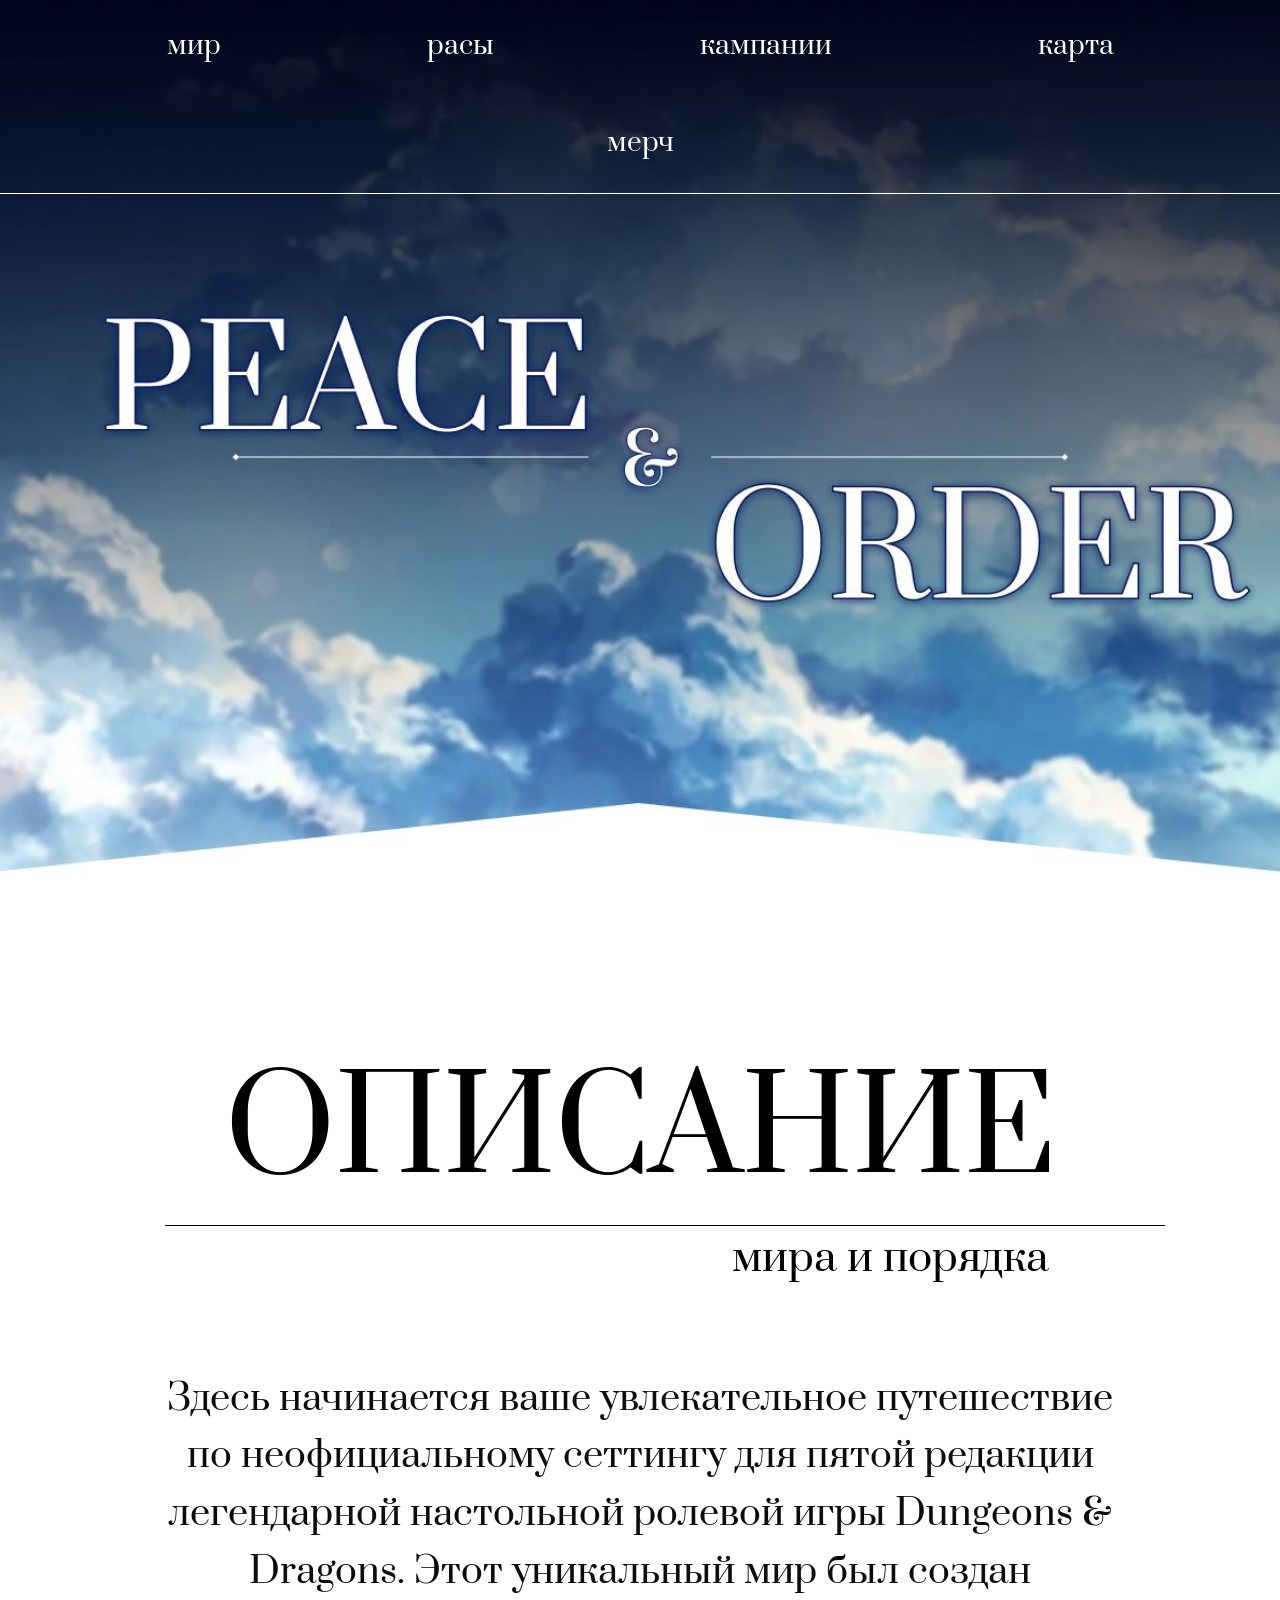
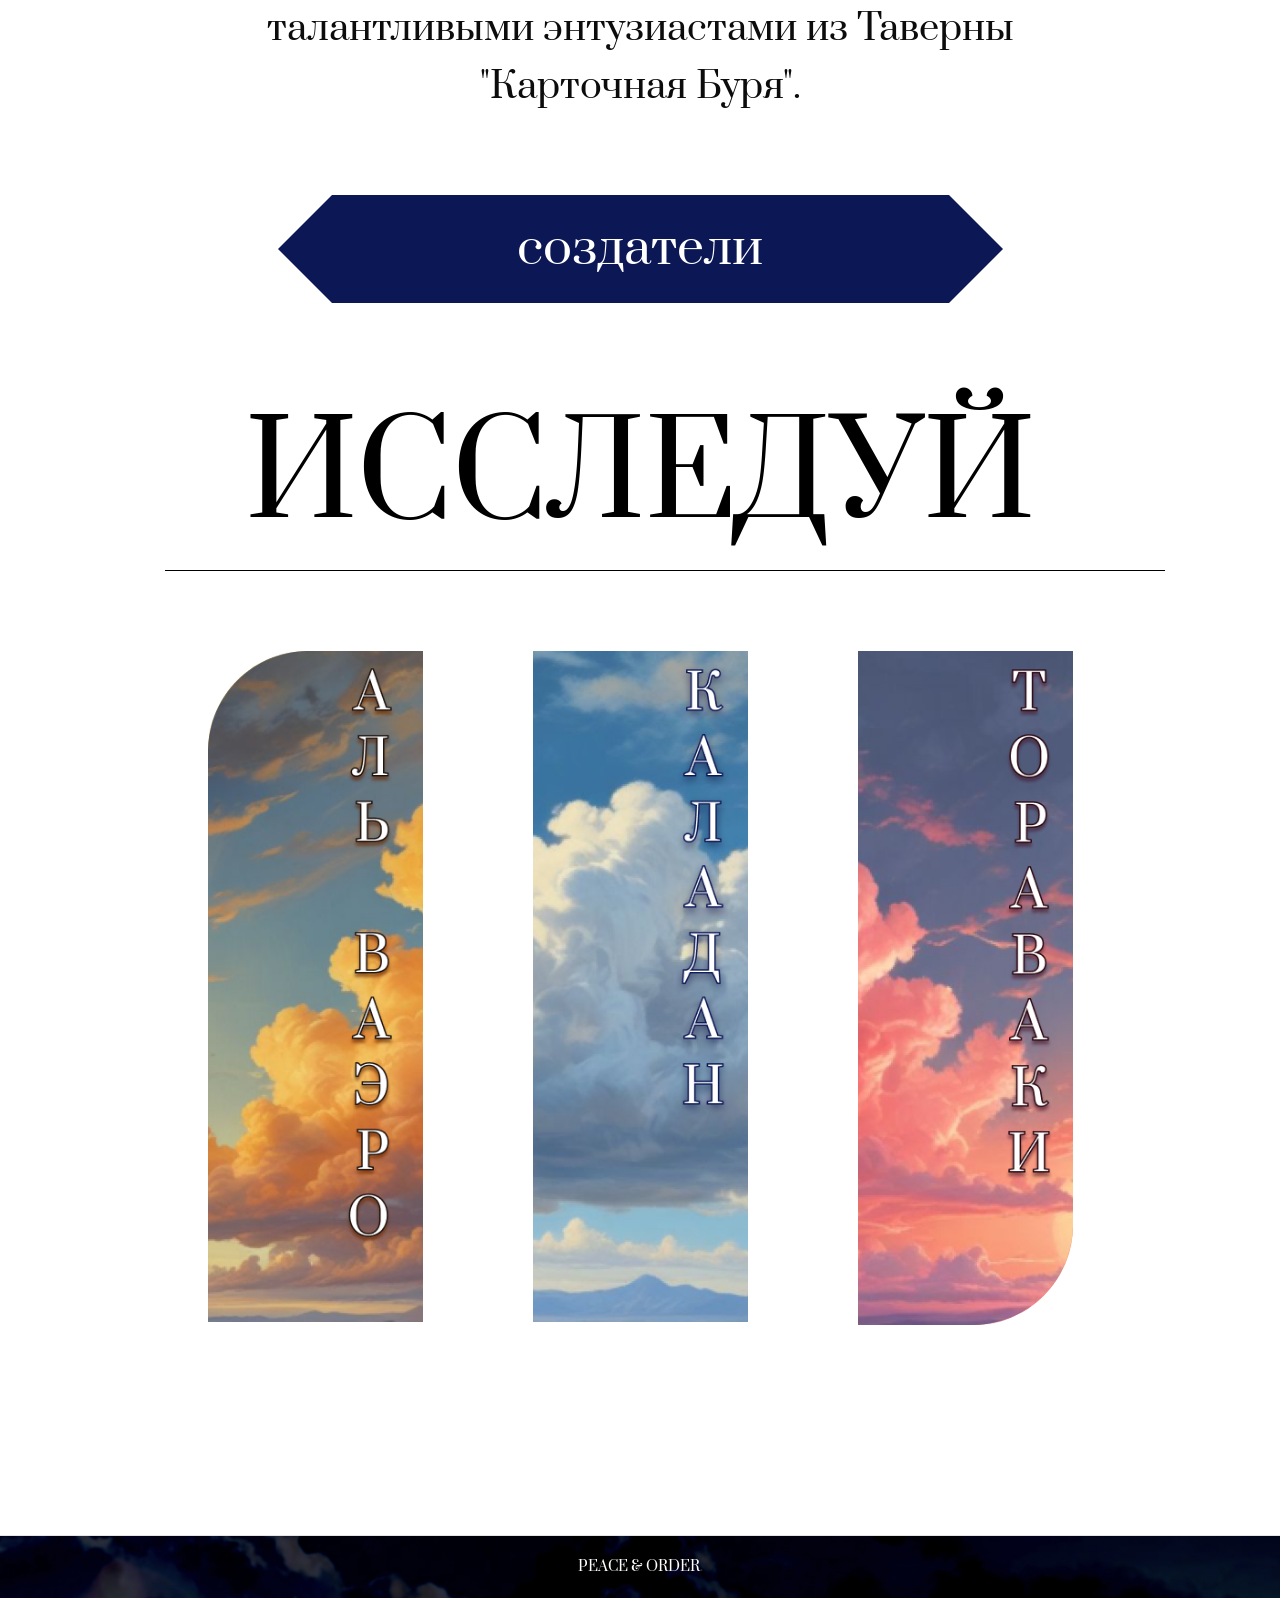
==== index.html @ c71e32f7 "Update index.html" ====
<!DOCTYPE html>
<html lang="ru">
<head>
    <meta charset="UTF-8">
    <link rel="preconnect" href="https://fonts.googleapis.com">
    <link rel="preconnect" href="https://fonts.gstatic.com" crossorigin>
    <link href="https://fonts.googleapis.com/css2?family=Prata&display=swap" rel="stylesheet">
    <link rel="stylesheet" href="./static/style.css">

    <title>Главная</title>
</head>
<body>

    <header class="header" id="header">

            <nav class="nav" id="nav">
                <a class="nav__link" href="#">мир</a>
                <a class="nav__link" href="#">расы</a>
                <a class="nav__link" href="#">кампании</a>
                <a class="nav__link" href="#">карта</a>
                <a class="nav__link" href="#">мерч</a>

                <div class="create-line-header"></div>
            </nav>

    </header>

    <div class="intro" id="intro">
        
        <div class="container">
                
            </div>
        </div>
  
    </div><!-- /.intro -->

    <section class="section" id="about">
        <div class="container">
      
          <div class="section__header">
            <h3 class="section__subtitle">ОПИСАНИЕ</h3>
            <div class="create-line-section"></div>
            <h2 class="section__title">мира и порядка</h2>
            <div class="section__text">
              <p>Здесь начинается ваше увлекательное путешествие
                по неофициальному сеттингу для пятой редакции
              легендарной настольной ролевой игры 
              Dungeons & Dragons. Этот уникальный мир был создан 
              талантливыми энтузиастами из Таверны "Карточная Буря".
            </div>

            <div class="hexagon">
              <span class="l"></span>
              <span class="center">создатели</span>
              <span class="r"></span>
              <div class="clear"></div>
            </div>

          </div>
        </div>
      </section>

      <section class="section" id="worlds">
        <div class="container">
      
          <div class="section__header">
            <h3 class="section__subtitle">ИССЛЕДУЙ</h3>
            <div class="create-line-section"></div>
            

            <div class="card">
              <div class="card__item">
                <div class="card__inner__vaero">
                <div class="card__img__vaero">
                  <img src="./static/images/АЛЬВАЭРО.png" alt="">
                </div>
              </div>
              </div>
              <!-- /.card__item -->
        
              <div class="card__item">
                <div class="card__inner">
                  <div class="card__img">
                    <img src="./static/images/КАЛАДАН.png" alt="">
                  </div>
                </div>
                </div><!-- /.card__item -->
        
              <div class="card__item">
                <div class="card__inner__toravaki">
                  <div class="card__img__toravaki">
                    <img src="./static/images/ТОРАВАКИ.png" alt="">
                  </div>
                </div>
              </div><!-- /.card__item -->
        
          </div><!-- /.card_1 -->

            <!-- <p>
              <img class="discover_images" src="static/images/АЛЬВАЭРО.png" alt="Фотография 1" width="236" height="736">
              <img src="static/images/КАЛАДАН.png" alt="Фотография 2" width="236" height="736">
              <img src="static/images/ТОРАВАКИ.png" alt="Фотография 3" width="236" height="736">
            </p> -->

          </div>
        </div>
      </section>


      <!--Footer-->
<footer class="footer">
  <div class="container">

    

    </div> <!--/.footer__inner-->

    <div class="copyright">
        <span>PEACE & ORDER</span>.
    </div>

  </div> <!-- Container -->
</footer>
          

</body>
</html>
---- static/style.css ----
html, body {
	font-family: 'Prata', serif;
  font-weight: 400;
  font-style: normal;

  line-height: 1.6;

	margin: 0;
}

*,
*:before,
*:after {
  box-sizing: border-box;
}

h1, h2, h3, h4, h5, h6 {
  margin: 0;
}

hr {
  display: block;
  widows: 100%;
  height: 1px;
  margin: 40px 0;

  border: 0;
  background-color: #e5e5e5;

}

/* Container */
.container {
  width: 100%;
  max-width: 1200px;
  padding: 0 15px;
  margin: 80px auto;
}

/* Intro */

.intro {
  display: flex;
  flex-direction: column;
  justify-content: center;
  width: 100%;
  height: 100vh;
  min-height: 820px;
  position: relative;;

  background: url("/static/images/background_intro.jpg") center no-repeat;
  -webkit-background-size: cover;
  background-size: cover;
}

/* Header */
.header{
  width: 100%;

  position: absolute;
  top: 0;
  left: 0;
  right: 0;
  z-index: 1000;
}

/* Nav */
.nav {
  font-size: 26px;
  text-align: center;
}

.create-line-header {
  width: 1300px;
  border-bottom: 1px solid #ffffff;
  margin-left: auto;
  margin-right: auto;
}

.nav__link {
  display: inline-block;
  vertical-align: middle;
  font-weight: 400;
  margin: 25px 100px 30px;


  color: #fff;
  text-decoration: none;

  transition: color .1s linear;
}

.nav__link:hover {
  color: #a6cbe6;
}

.nav__link:hover:after,
.nav__link.active:after {
  opacity: 1;
}

.nav__link:active {
  color: #a6cbe6;
}

/* Section */
.section {
  padding: 50px 50px;
}

.section__header {
  width: 100%;
  max-width: 950px;
  margin: 0 auto 50px;

  text-align: center;
}

.section__subtitle {
  font-size: 128px;
  font-weight: 400;
  color: #000000;
  margin-bottom: 30px;
}

.section__title {
  font-size: 40px;
  font-weight: 400;
  color: #000000;
  margin-left: 500px;
}

.create-line-section {
  width: 1000px;
  border-bottom: 1px solid #000000;
  margin-left: auto;
  margin-right: auto;
  margin-top: -40px;
}

.section__text {
  font-size: 36px;
  color: #0c0c0c;
  margin-top: 80px;
  margin-bottom: 80px;
}

/* Hexagon */
.hexagon {
  cursor: pointer;
  margin: 0 auto;
  width: 725px;
}

.hexagon .l {
  border-color: transparent #0c1855 transparent transparent;
  border-style: solid;
  border-width: 54px 54px 54px 0;
  display: block;
  float: left;
  height: 0;
  width: 0;
}

.hexagon .r {
  border-color: transparent transparent transparent #0c1855;
  border-style: solid;
  border-width: 54px 0 54px 54px;
  display: block;
  float: right;
  height: 0;
  width: 0;
}

.hexagon .center {
  background: #0c1855;
  border: 0;
  color: #fff;
  display: block;
  float: left;
  font-size: 48px;
  font-weight: 400;
  height: 108px;
  line-height: 108px;
  overflow: hidden;
  text-align: center;
  width:calc(100% - 108px);
}

.hexagon:hover .l{
  border-right-color:#132166;
}

.hexagon:hover .r{
  border-left-color:#132166;
}

.hexagon:hover .center{
 background:#132166;
}

/* card */
.card {
  margin: 80px -15px 0;
  display: flex;
  justify-content: center;
}

.card__item {
  width: 25%;
  padding: 0 15px;
  margin: 0% 40px 0%;
}

.card__inner {
  position: relative;
  background-color: #e5e5e5;
}

.card__inner__vaero {
  position: relative;
  background-color: #e7b552;
  border-top-left-radius: 105px 105px;
}

.card__inner__toravaki {
  position: relative;
  background-color: #f68373;
  border-bottom-right-radius: 100px 100px;
}

.card__item:hover .card__img {
  transform: translate3d(-10px, -10px, 0);
}

.card__item:hover .card__img__vaero {
  transform: translate3d(-10px, -10px, 0);
}

.card__item:hover .card__img__toravaki {
  transform: translate3d(-10px, -10px, 0);
}


.card__item:hover .card__img img{
  opacity: .3;
}

.card__item:hover .card__img__vaero img{
  opacity: .3;
}

.card__item:hover .card__img__toravaki img{
  opacity: .3;
}

.card__item:hover .card__text {
  opacity: 1;
}

.card__img {
  background: linear-gradient(to bottom, 
  #e5e5e5, #1c2c7c);

  transition: transform .2s linear;
}

.card__img img {
  display: block;
  max-width: 100%;
  height: auto;
  transition: opacity .1s linear;
}

.card__img__vaero {
  background: linear-gradient(to bottom, 
  #e7b552, #ffb625);

  transition: transform .2s linear;

  border-top-left-radius: 100px 100px;
}

.card__img__vaero img {
  display: block;
  max-width: 100%;
  height: auto;
  transition: opacity .1s linear;
}

.card__img__toravaki {
  background: linear-gradient(to bottom, 
  #f68373, #d15c4d);

  transition: transform .2s linear;

  border-bottom-right-radius: 105px 105px;
}

.card__img__toravaki img {
  display: block;
  max-width: 100%;
  height: auto;
  transition: opacity .1s linear;
}


/* Footer */
.footer {
  background: url("/static/images/footer.jpg") center no-repeat;
  -webkit-background-size: cover;
  background-size: cover;
}

/* Copyright */
.copyright {
  padding: 20px 0;

  border-top: 1px solid #e5e5e5;

  font-size: 14px;
  color: #333;
  text-align: center;
}
.copyright span {
  color: #ffffff;
}
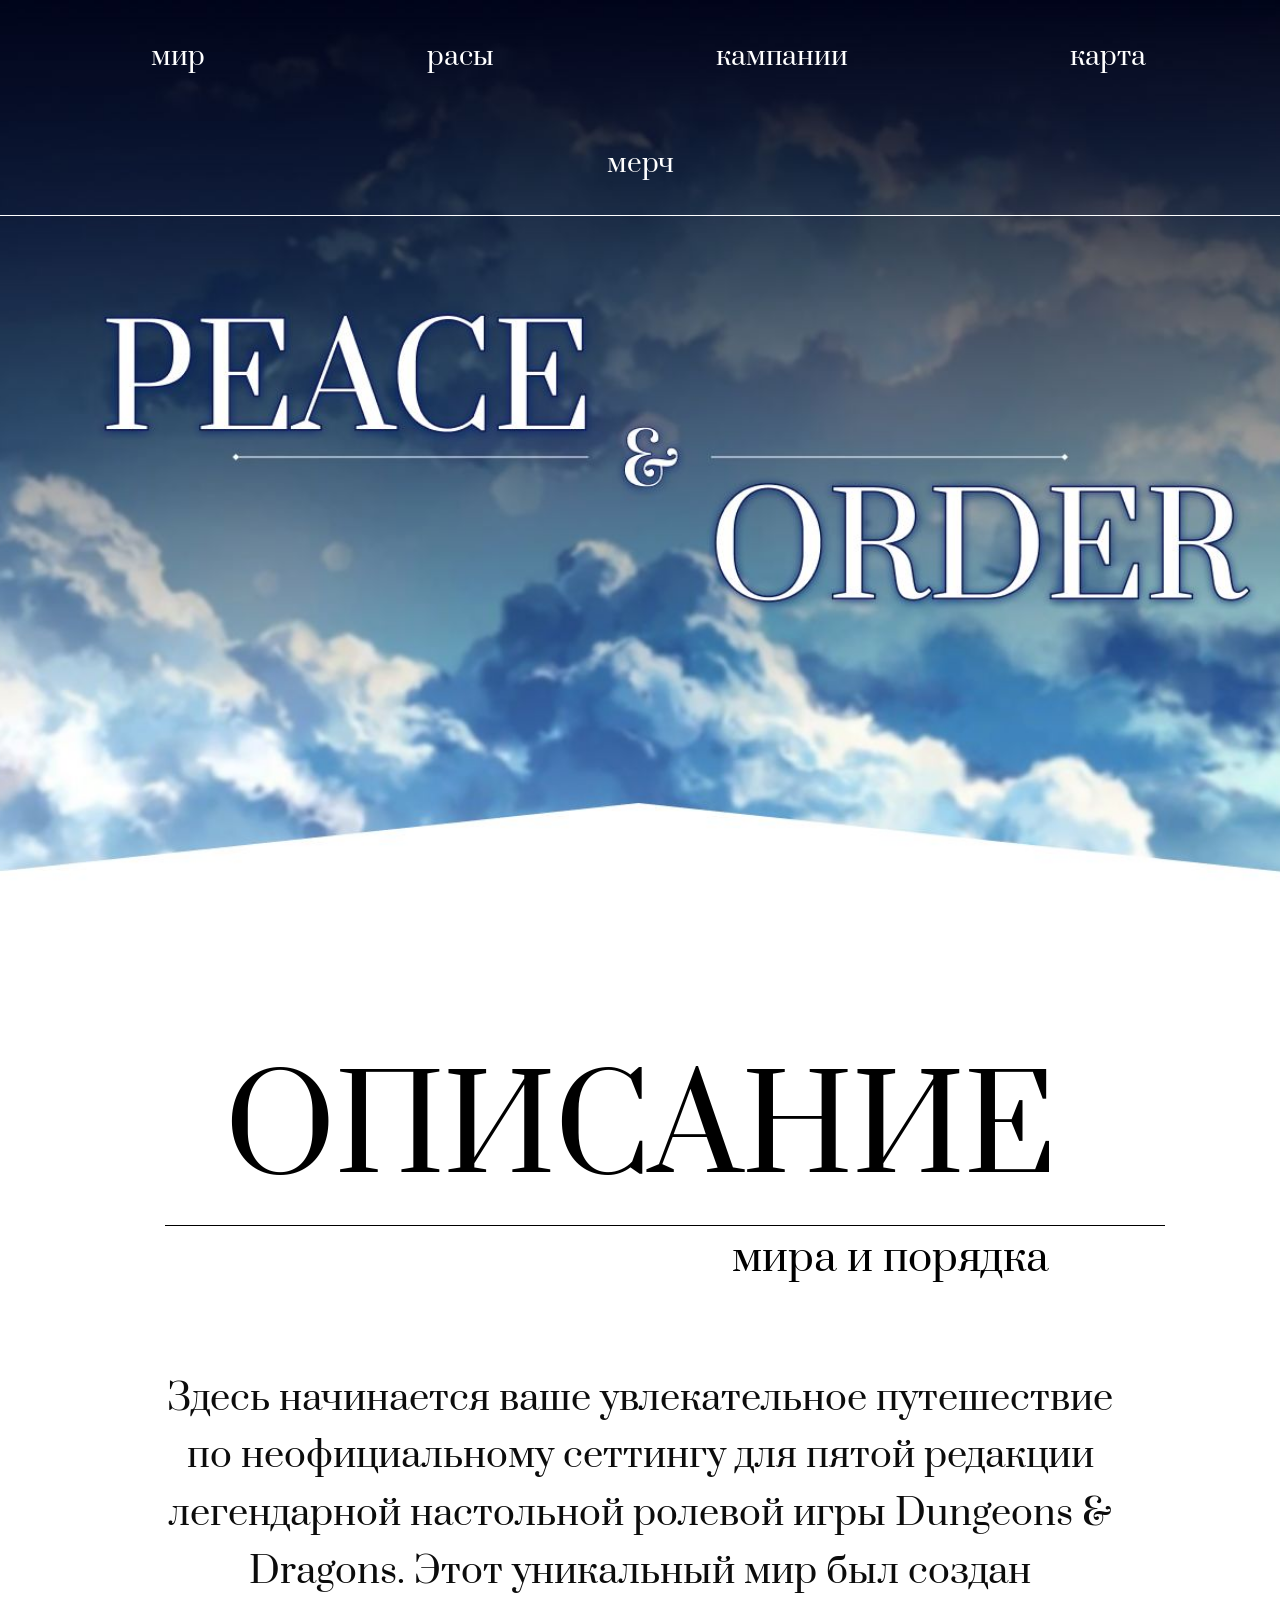
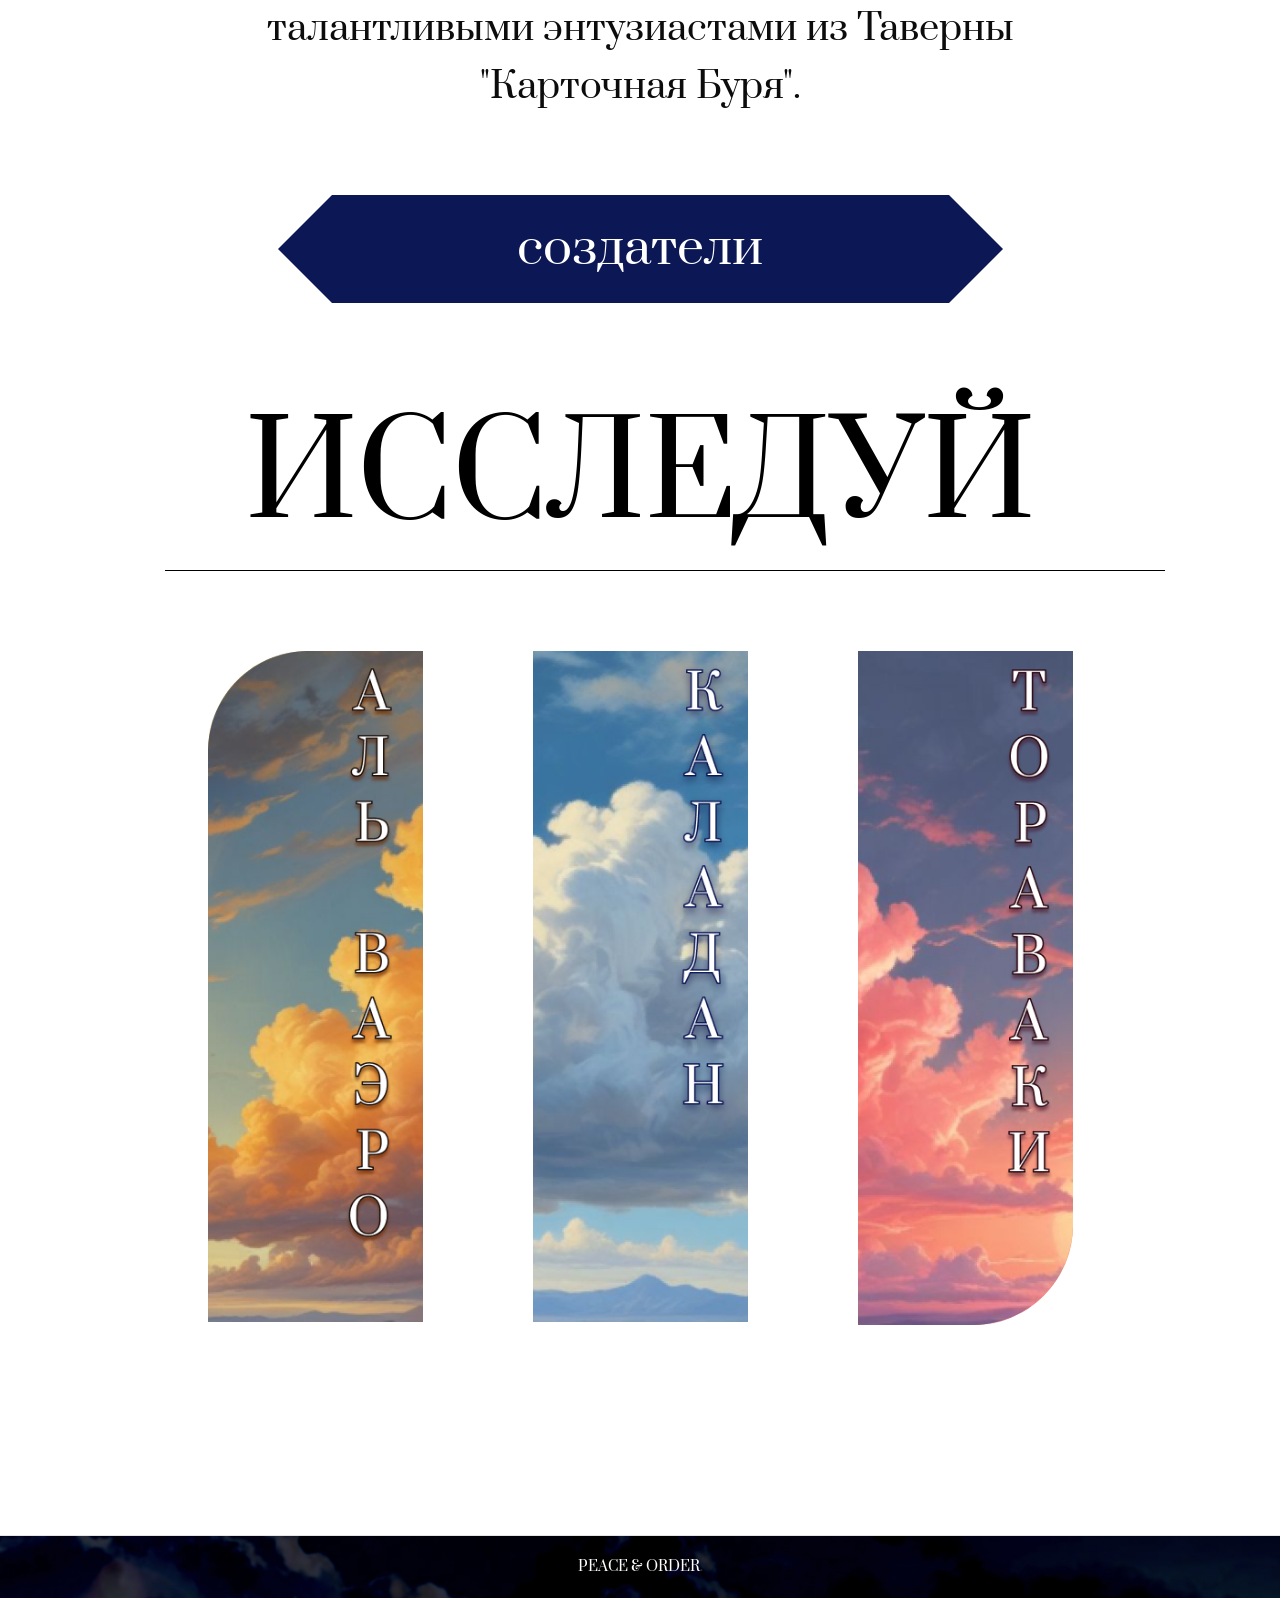
==== commit c5541846: "Add files via upload" ====
--- a/index.html
+++ b/index.html
@@ -14,9 +14,32 @@
     <header class="header" id="header">
 
             <nav class="nav" id="nav">
-                <a class="nav__link" href="#">мир</a>
+                
+            <div class="dropdown">
+              <div class="box-wrap">
+              <button class="dropbtn"> мир </button>
+              <div class="box">
+                <div class="dropdown-content">
+                  <a href="#">Аль'Ваэра</a>
+                  <a href="#">Каладан</a>
+                  <a href="#">Тораваки</a>
+                </div>
+              </div>
+              </div>
+            </div>
                 <a class="nav__link" href="#">расы</a>
-                <a class="nav__link" href="#">кампании</a>
+                <div class="dropdown">
+                  <div class="box-wrap">
+              <button class="dropbtn"> кампании </button>
+              <div class="box">
+              <div class="dropdown-content">
+                <a href="#">Братья по оружию</a>
+                <a href="#">Забытые пески</a>
+                <a href="#">Путешествие по нитям</a>
+              </div>
+            </div>
+            </div>
+            </div>
                 <a class="nav__link" href="#">карта</a>
                 <a class="nav__link" href="#">мерч</a>
 
@@ -49,12 +72,14 @@
               талантливыми энтузиастами из Таверны "Карточная Буря".
             </div>
 
+            <a href="https://taplink.cc/taverncardtempest" target="_blank">
             <div class="hexagon">
               <span class="l"></span>
               <span class="center">создатели</span>
               <span class="r"></span>
               <div class="clear"></div>
             </div>
+          </a>
 
           </div>
         </div>
@@ -124,4 +149,4 @@
           
 
 </body>
-</html>
+</html>
--- a/static/style.css
+++ b/static/style.css
@@ -28,6 +28,8 @@
   background-color: #e5e5e5;
 
 }
+
+
 
 /* Container */
 .container {
@@ -48,7 +50,7 @@
   min-height: 820px;
   position: relative;;
 
-  background: url("/static/images/background_intro.jpg") center no-repeat;
+  background: url("../static/images/background_intro.jpg") center no-repeat;
   -webkit-background-size: cover;
   background-size: cover;
 }
@@ -101,6 +103,75 @@
 
 .nav__link:active {
   color: #a6cbe6;
+}
+
+.dropdown {
+  overflow: hidden;
+  display: inline-block;
+  vertical-align: middle;
+  font-weight: 400;
+  margin: 25px 100px 30px;
+
+  transition: color .1s linear;
+}
+
+.dropdown .dropbtn {
+  font-size: 26px;  
+  border: none;
+  outline: none;
+  color: white;
+  padding: 14px 16px;
+  background-color: inherit;
+  font-family: 'Prata', serif;
+  font-weight: 400;
+  font-style: normal;
+  margin: 0;
+}
+
+.dropdown :hover:after,
+.dropdown .active:after {
+  opacity: 1;
+}
+
+.dropdown :active {
+  color: #a6cbe6;
+}
+
+.dropdown :hover {
+  color: #a6cbe6;
+}
+
+.dropdown-content {
+  display: none;
+  position: absolute;
+  background: radial-gradient(#030929 60%, rgba(255, 192, 203, 0));
+  min-width: 160px;
+  box-shadow: 0px 8px 16px 0px rgba(0, 0, 0, 0.2);
+  z-index: 1;
+  border-radius: 30px 30px;
+}
+
+.dropdown-content a {
+  float: none;
+  color: rgb(255, 255, 255);
+  padding: 12px 16px;
+  text-decoration: none;
+  display: block;
+  text-align: left;
+  border-radius: 30px 30px;
+}
+
+.dropdown:hover .dropdown-content {
+  display: block;
+}
+
+.box {
+  opacity: 0;
+  transition: all 0.4s ease;
+}
+
+.box-wrap:hover .box {
+  opacity: 1;
 }
 
 /* Section */
@@ -241,23 +312,6 @@
   transform: translate3d(-10px, -10px, 0);
 }
 
-
-.card__item:hover .card__img img{
-  opacity: .3;
-}
-
-.card__item:hover .card__img__vaero img{
-  opacity: .3;
-}
-
-.card__item:hover .card__img__toravaki img{
-  opacity: .3;
-}
-
-.card__item:hover .card__text {
-  opacity: 1;
-}
-
 .card__img {
   background: linear-gradient(to bottom, 
   #e5e5e5, #1c2c7c);
@@ -307,7 +361,7 @@
 
 /* Footer */
 .footer {
-  background: url("/static/images/footer.jpg") center no-repeat;
+  background: url("../static/images/footer.jpg") center no-repeat;
   -webkit-background-size: cover;
   background-size: cover;
 }
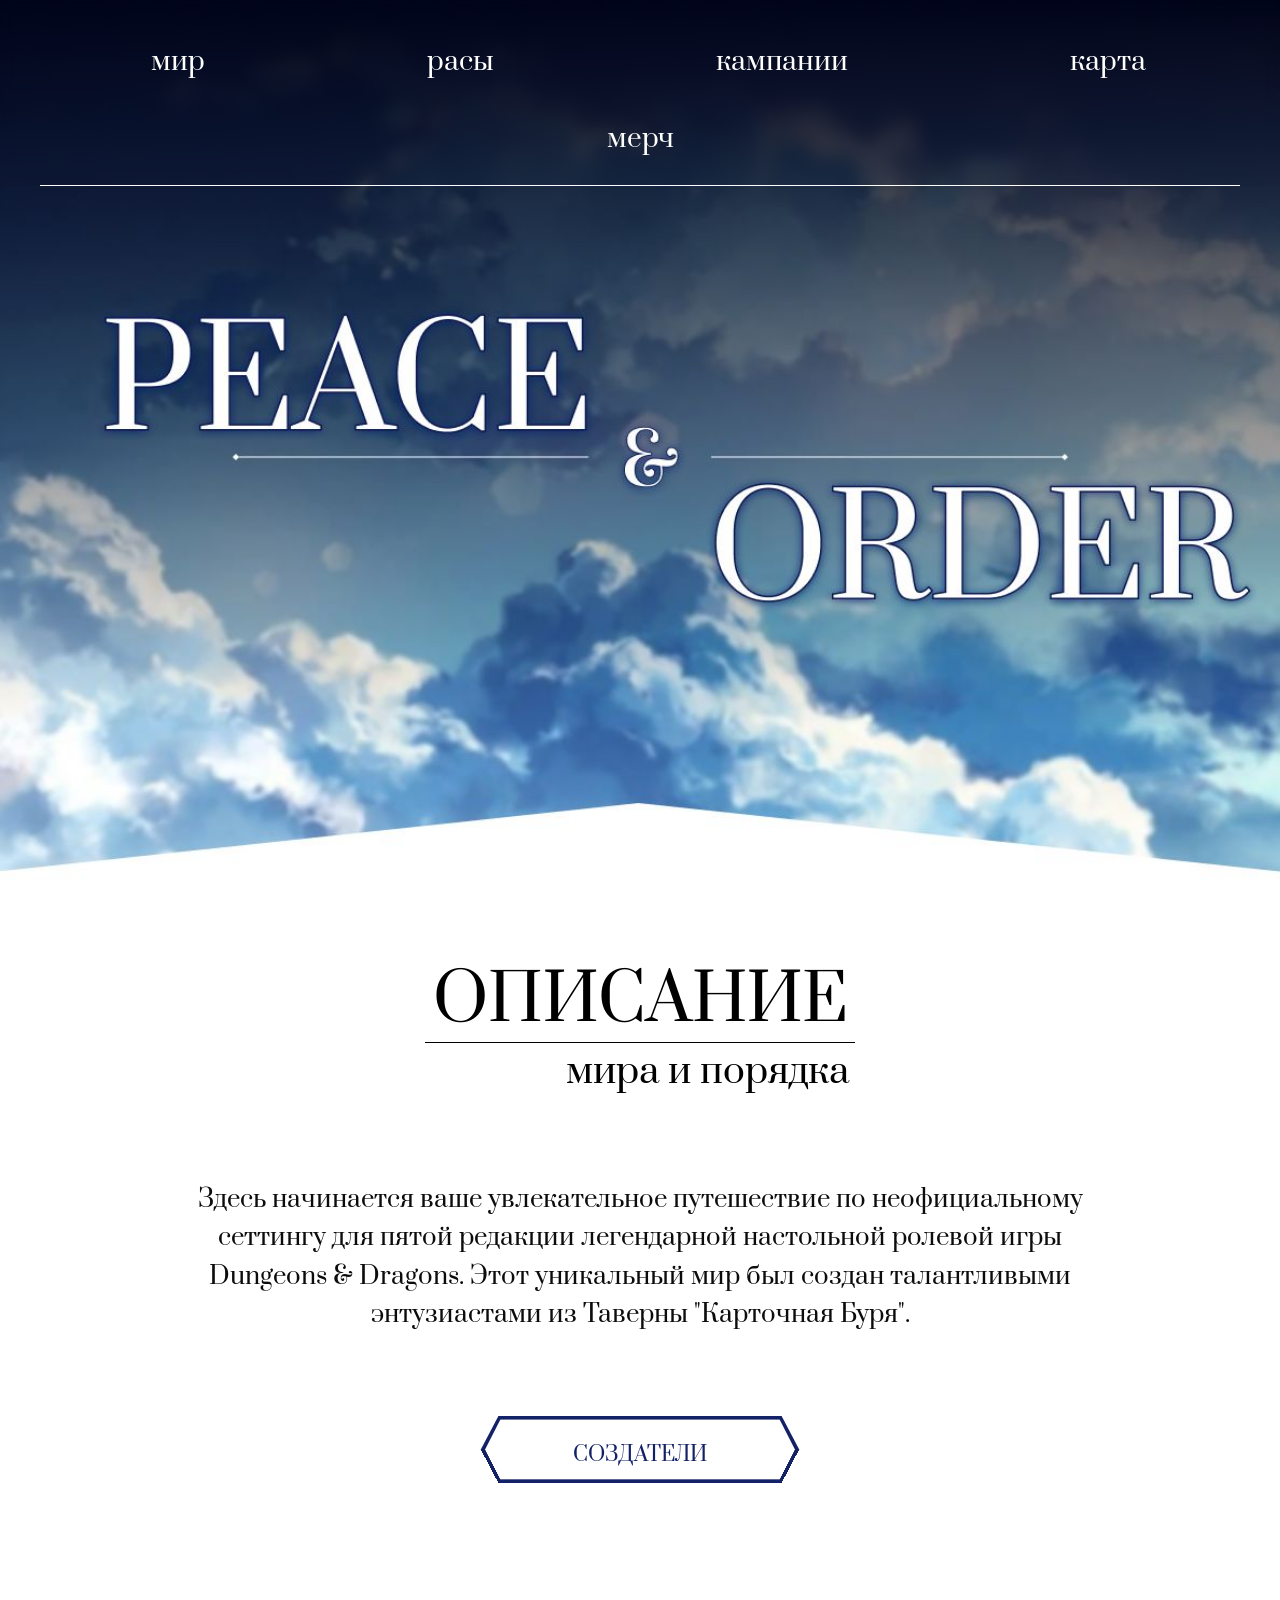
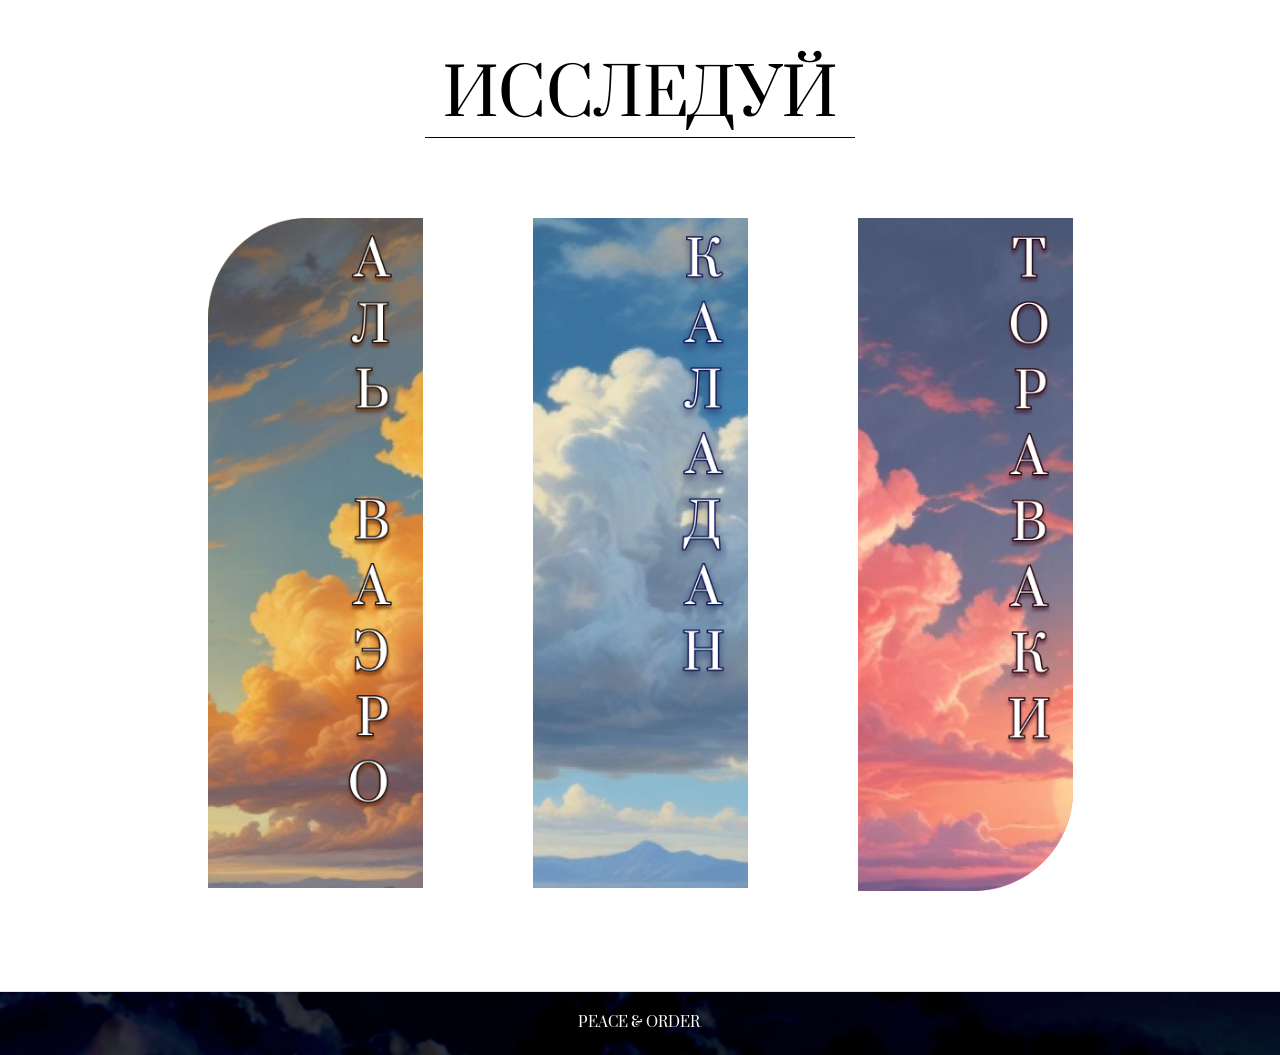
==== commit 53c0fab7: "Add files via upload" ====
--- a/index.html
+++ b/index.html
@@ -7,12 +7,14 @@
     <link href="https://fonts.googleapis.com/css2?family=Prata&display=swap" rel="stylesheet">
     <link rel="stylesheet" href="./static/style.css">
 
+    <script defer src="./js/main.js"></script>
+
     <title>Главная</title>
 </head>
 <body>
 
     <header class="header" id="header">
-
+       <div class="header__container">
             <nav class="nav" id="nav">
                 
             <div class="dropdown">
@@ -42,10 +44,9 @@
             </div>
                 <a class="nav__link" href="#">карта</a>
                 <a class="nav__link" href="#">мерч</a>
-
-                <div class="create-line-header"></div>
             </nav>
-
+          </div>
+          <div class="create-line-header"></div>
     </header>
 
     <div class="intro" id="intro">
@@ -72,14 +73,7 @@
               талантливыми энтузиастами из Таверны "Карточная Буря".
             </div>
 
-            <a href="https://taplink.cc/taverncardtempest" target="_blank">
-            <div class="hexagon">
-              <span class="l"></span>
-              <span class="center">создатели</span>
-              <span class="r"></span>
-              <div class="clear"></div>
-            </div>
-          </a>
+          <a href="https://taplink.cc/taverncardtempest" class="button ribbon-outset border">создатели</a>
 
           </div>
         </div>
@@ -121,12 +115,6 @@
         
           </div><!-- /.card_1 -->
 
-            <!-- <p>
-              <img class="discover_images" src="static/images/АЛЬВАЭРО.png" alt="Фотография 1" width="236" height="736">
-              <img src="static/images/КАЛАДАН.png" alt="Фотография 2" width="236" height="736">
-              <img src="static/images/ТОРАВАКИ.png" alt="Фотография 3" width="236" height="736">
-            </p> -->
-
           </div>
         </div>
       </section>
--- a/static/style.css
+++ b/static/style.css
@@ -33,10 +33,9 @@
 
 /* Container */
 .container {
-  width: 100%;
   max-width: 1200px;
   padding: 0 15px;
-  margin: 80px auto;
+  margin: 0 auto;
 }
 
 /* Intro */
@@ -57,13 +56,38 @@
 
 /* Header */
 .header{
-  width: 100%;
-
-  position: absolute;
+  position: fixed;
   top: 0;
   left: 0;
-  right: 0;
-  z-index: 1000;
+  width: 100%;
+  z-index: 9999;
+  transition: box-shadow .3s;
+  backdrop-filter: blur(8px);
+  -webkit-backdrop-filter: blur(8px);
+}
+
+.header__container {
+  padding-top: 15px;
+  padding-bottom: 15px;
+  margin: 0 auto;
+
+  justify-content: space-between;
+  align-items: center;
+  transition:  padding-top .3s,  padding-bottom .3s;
+}
+
+.header_mini {
+  background-color: rgb(3, 9, 41, 70%);
+  box-shadow: 0px 0px 30px -11px rgba(0,0,0,0.8);
+}
+
+.header_mini .header__container {
+  padding-top: 0px;
+  padding-bottom: 0px;
+}
+
+.header_mini .dropdown-content {
+  background: linear-gradient(rgb(3, 9, 41, 0.7), rgba(41, 59, 81, 0.7));
 }
 
 /* Nav */
@@ -73,17 +97,18 @@
 }
 
 .create-line-header {
-  width: 1300px;
-  border-bottom: 1px solid #ffffff;
+  width: 1200px;
+  border-top: 1px solid #ffffff;
+  display: block;
   margin-left: auto;
-  margin-right: auto;
+  margin-right: auto
 }
 
 .nav__link {
   display: inline-block;
   vertical-align: middle;
   font-weight: 400;
-  margin: 25px 100px 30px;
+  margin: 15px 100px 10px;
 
 
   color: #fff;
@@ -110,7 +135,7 @@
   display: inline-block;
   vertical-align: middle;
   font-weight: 400;
-  margin: 25px 100px 30px;
+  margin: 15px 100px 10px;
 
   transition: color .1s linear;
 }
@@ -144,7 +169,7 @@
 .dropdown-content {
   display: none;
   position: absolute;
-  background: radial-gradient(#030929 60%, rgba(255, 192, 203, 0));
+  background: linear-gradient(#030929 27px, #293b5100);
   min-width: 160px;
   box-shadow: 0px 8px 16px 0px rgba(0, 0, 0, 0.2);
   z-index: 1;
@@ -188,21 +213,21 @@
 }
 
 .section__subtitle {
-  font-size: 128px;
+  font-size: 64px;
   font-weight: 400;
   color: #000000;
   margin-bottom: 30px;
 }
 
 .section__title {
-  font-size: 40px;
+  font-size: 36px;
   font-weight: 400;
   color: #000000;
-  margin-left: 500px;
+  margin-left: 135px;
 }
 
 .create-line-section {
-  width: 1000px;
+  width: 430px;
   border-bottom: 1px solid #000000;
   margin-left: auto;
   margin-right: auto;
@@ -210,64 +235,71 @@
 }
 
 .section__text {
-  font-size: 36px;
+  font-size: 24px;
   color: #0c0c0c;
   margin-top: 80px;
   margin-bottom: 80px;
 }
 
-/* Hexagon */
-.hexagon {
-  cursor: pointer;
-  margin: 0 auto;
-  width: 725px;
-}
-
-.hexagon .l {
-  border-color: transparent #0c1855 transparent transparent;
-  border-style: solid;
-  border-width: 54px 54px 54px 0;
-  display: block;
-  float: left;
-  height: 0;
-  width: 0;
-}
-
-.hexagon .r {
-  border-color: transparent transparent transparent #0c1855;
-  border-style: solid;
-  border-width: 54px 0 54px 54px;
-  display: block;
-  float: right;
-  height: 0;
-  width: 0;
-}
-
-.hexagon .center {
-  background: #0c1855;
-  border: 0;
+/* General Button Style */
+
+.button {
+  position: relative;
+  display: block;
+  background: transparent;
+  width: 300px;
+  height: 80px;
+  line-height: 80px;
+  text-align: center;
+  font-size: 20px;
+  text-decoration: none;
+  text-transform: uppercase;
+  color: #132166;
+  margin: 40px auto;
+  font-family: 'Prata', serif;
+  font-weight: 400;
+  font-style: normal;
+  box-sizing: border-box;
+}
+.button:before,
+.button:after {
+  position: absolute;
+  content: '';
+  width: 300px;
+  left: 0px;
+  height: 34px;
+  z-index: -1;
+}
+
+.button:before {
+  transform: perspective(15px) rotateX(3deg);
+}
+.button:after {
+  top: 35px;
+  transform: perspective(15px) rotateX(-3deg);
+}
+
+/* Button Border Style */
+
+.button.border:before,
+.button.border:after {
+  border: 4px solid #132166;
+}
+.button.border:before {
+  border-bottom: none; /* to prevent the border-line showing up in the middle of the shape */
+}
+.button.border:after {
+  border-top: none; /* to prevent the border-line showing up in the middle of the shape */
+}
+
+/* Button hover styles */
+
+.button.border:hover:before,
+.button.border:hover:after {
+  background: #132166;
+}
+.button.border:hover {
   color: #fff;
-  display: block;
-  float: left;
-  font-size: 48px;
-  font-weight: 400;
-  height: 108px;
-  line-height: 108px;
-  overflow: hidden;
-  text-align: center;
-  width:calc(100% - 108px);
-}
-
-.hexagon:hover .l{
-  border-right-color:#132166;
-}
-
-.hexagon:hover .r{
-  border-left-color:#132166;
-}
-
-.hexagon:hover .center{
- background:#132166;
 }
 
 /* card */
@@ -378,4 +410,219 @@
 }
 .copyright span {
   color: #ffffff;
+}
+
+
+
+
+@media (max-width: 1230px) {
+
+  /* INTRO */
+  .intro {
+  
+    background: url("../static/images/background_intro_mobile.png") center no-repeat;
+    -webkit-background-size: cover;
+    background-size: cover;
+  }
+
+
+  .intro__subtitle {
+    font-size: 52px;
+  }
+
+  .intro__title {
+    font-size: 120px;
+  }
+
+  .create-line-header {
+    width: 60%;
+    border-bottom: 1px solid #ffffff;
+    margin-left: auto;
+    margin-right: auto;
+  }
+
+  .create-line-section {
+    width: 80%;
+    border-bottom: 1px solid #000000;
+    margin-left: auto;
+    margin-right: auto;
+    margin-top: -40px;
+  }
+
+  .nav__link {
+    margin: 35px 20px 35px;
+  }
+
+  .dropdown {
+    margin: 35px 20px 35px;
+  }
+
+  .section__subtitle {
+    font-size: 64px;
+  }
+
+  .section__title {
+  font-size: 32px;
+  font-weight: 400;
+  color: #000000;
+  margin-left: 400px;
+}
+
+}
+
+@media (max-width: 990px) {
+
+  /* INTRO */
+
+  .intro__subtitle {
+    font-size: 32px;
+  }
+
+  .intro__title {
+    font-size: 80px;
+  }
+
+  .create-line-section {
+    width: 80%;
+    border-bottom: 1px solid #000000;
+    margin-left: auto;
+    margin-right: auto;
+    margin-top: -40px;
+  }
+
+  .create-line-header {
+    width: 60%;
+    border-bottom: 1px solid #ffffff;
+    margin-left: auto;
+    margin-right: auto;
+  }
+
+  .nav__link {
+    margin: 35px 20px 35px;
+  }
+
+  .dropdown {
+    margin: 35px 20px 35px;
+  }
+
+}
+
+@media (max-width: 770px) {
+
+    /* INTRO */
+    .intro {
+      min-height: 650px;
+    }
+
+  /* Header */
+  .header {
+    padding: 10px 0;
+  }
+
+  .create-line-header {
+    width: 60%;
+    border-bottom: 1px solid #ffffff;
+    margin-left: auto;
+    margin-right: auto;
+  }
+
+  /* Nav */
+  .nav {
+    display: none;
+    width: 100%;
+
+    position: absolute;
+    top: 100%;
+    left: 0;
+
+    background-color: #462b32;
+  }
+
+  .nav.active {
+    display: block;
+  }
+
+  .nav__link {
+    display: block;
+    margin: 0;
+    padding: 8px 20px;
+  }
+
+  .nav-toggle {
+    display: block;
+  }
+
+  /* Section */
+  .section {
+    padding: 40px 0;
+  }
+
+  .create-line-section {
+    width: 80%;
+    border-bottom: 1px solid #000000;
+    margin-left: auto;
+    margin-right: auto;
+    margin-top: -40px;
+  }
+
+  /* Card */
+  .card {
+    margin-top: 50px;
+    justify-content: center;
+  }
+
+  .card__item {
+    width: 100%;
+    max-width: 410px;
+    margin-bottom: 30px;
+  }
+
+  .card__item:last-child {
+    margin-bottom: 0;
+  }
+
+}
+
+@media (max-width: 575px) {
+
+  /* INTRO */
+  .intro__subtitle {
+    font-size: 22px;
+  }
+
+  .create-line-header {
+    width: 60%;
+    border-bottom: 1px solid #ffffff;
+    margin-left: auto;
+    margin-right: auto;
+  }
+
+  .intro__title {
+    font-size: 40px;
+  }
+
+  /* Section */
+  .section__header {
+    margin-bottom: 50px;
+  }
+
+  .section__subtitle {
+    font-size: 20px;
+  }
+  .section__title {
+    font-size: 24px;
+  }
+
+  .section__title:after {
+    margin: 20px auto;
+  }
+
+  .create-line-section {
+    width: 80%;
+    border-bottom: 1px solid #000000;
+    margin-left: auto;
+    margin-right: auto;
+    margin-top: -40px;
+  }
+
 }
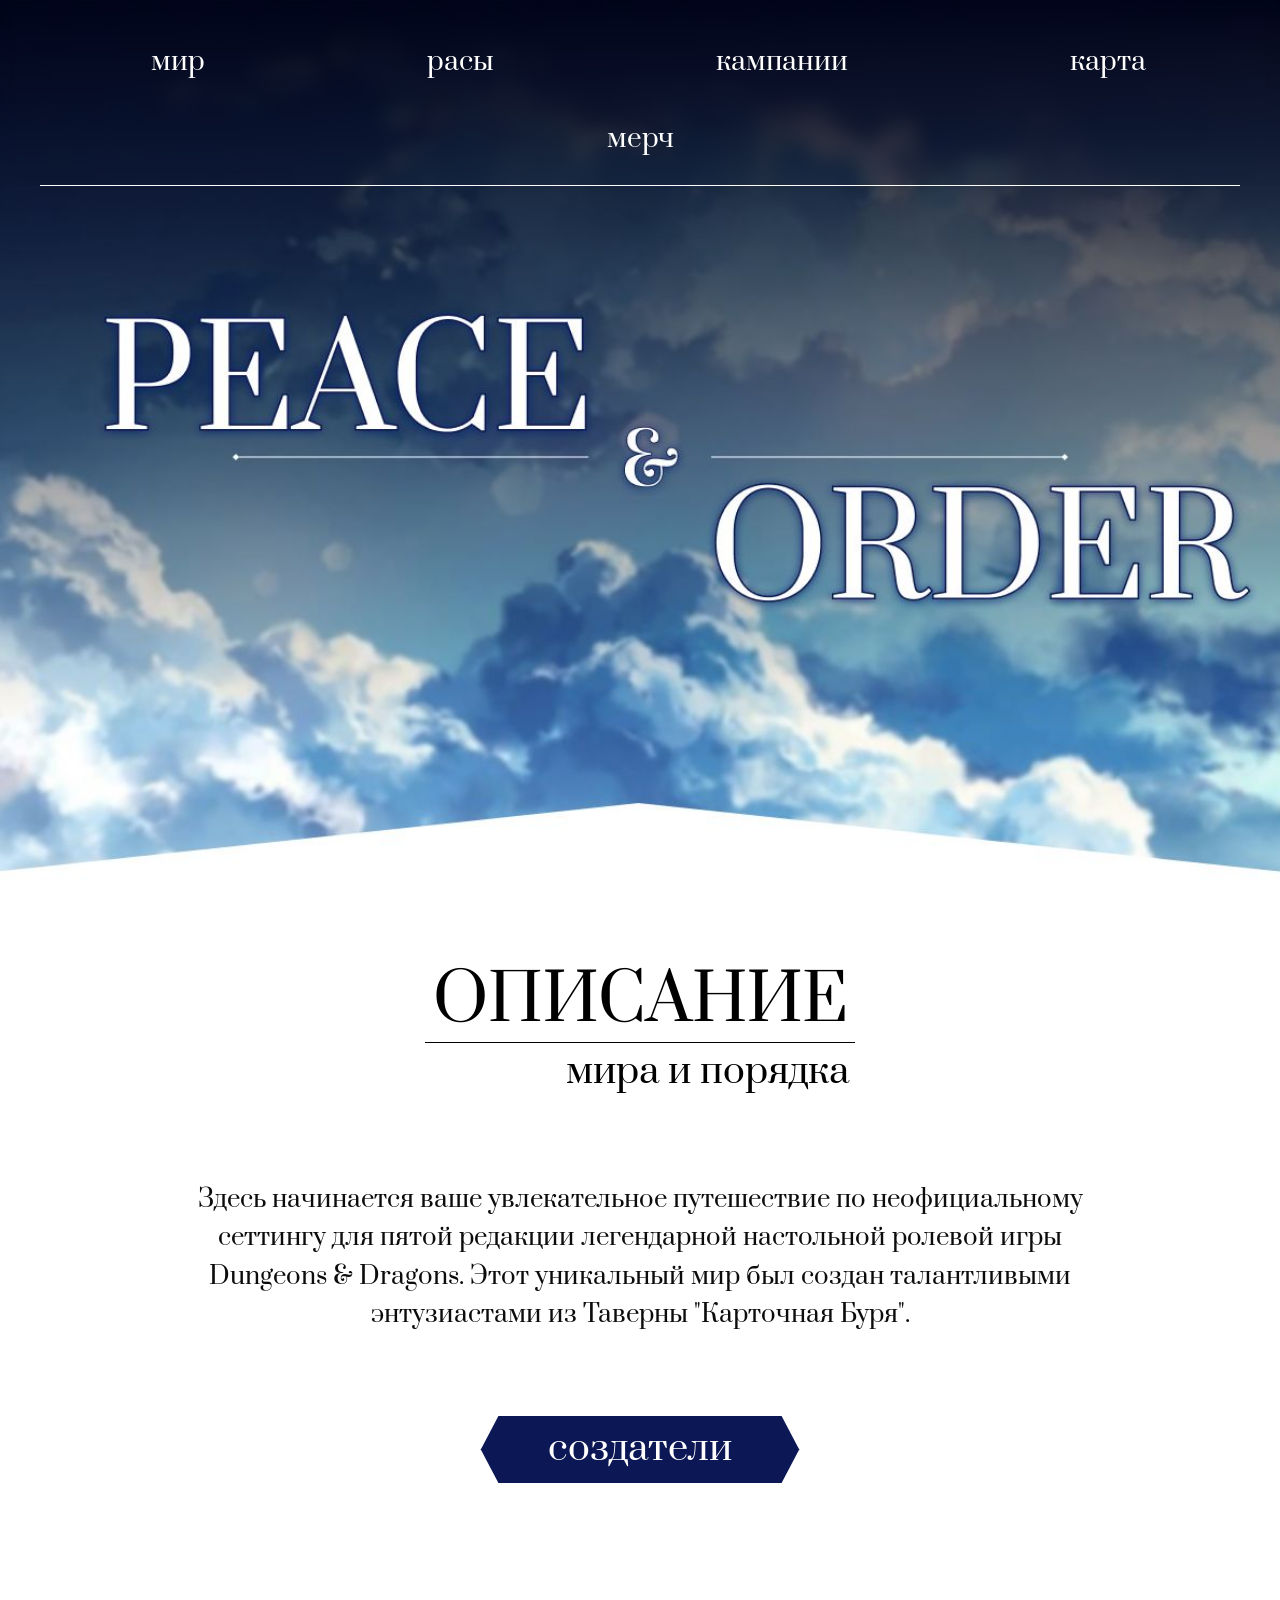
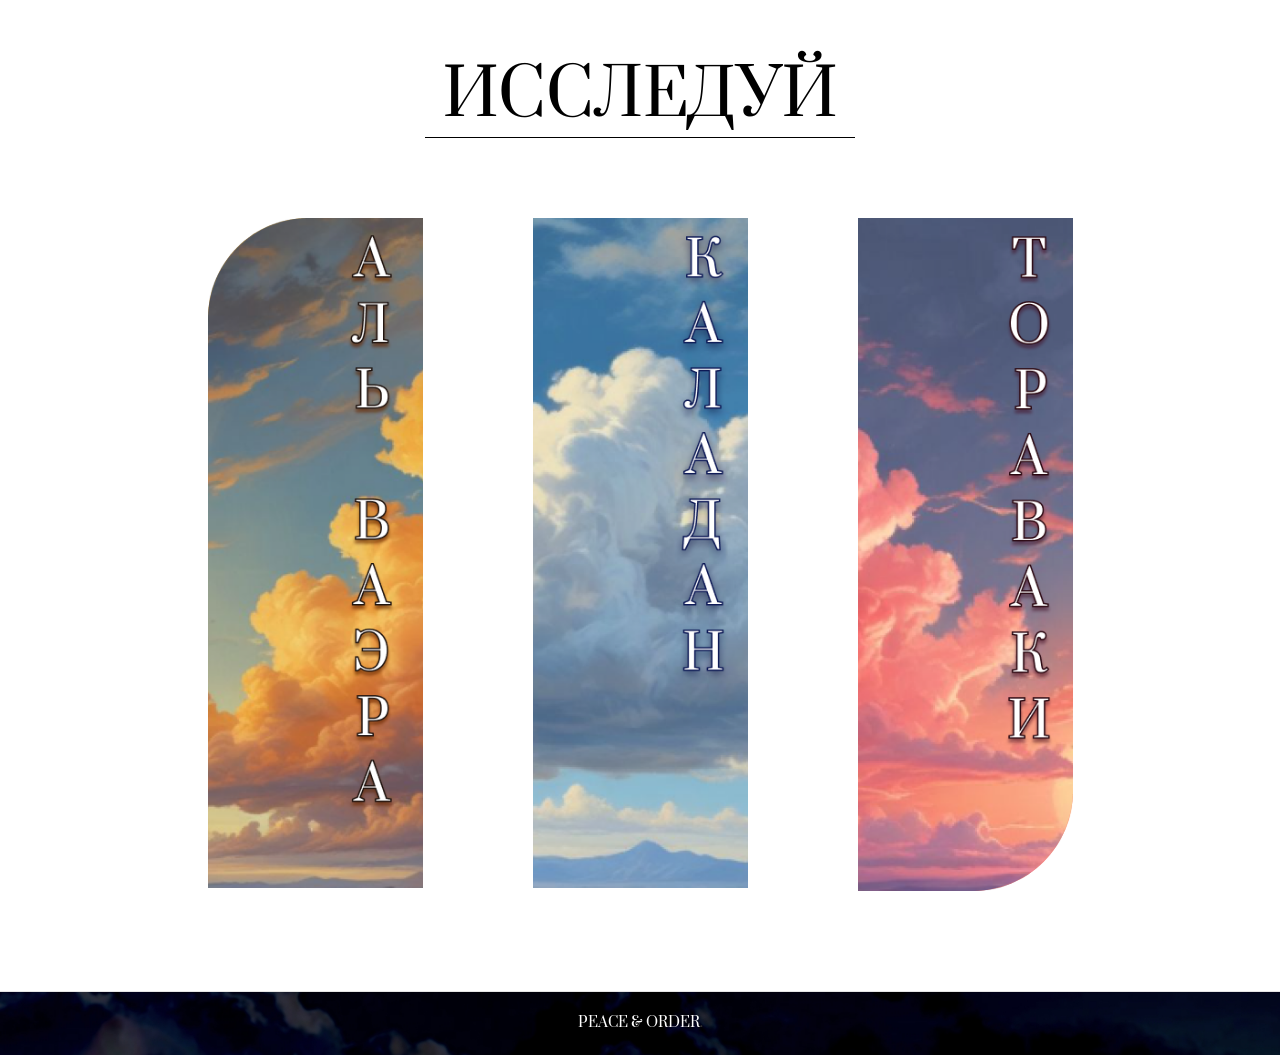
==== commit 11d0baf7: "Add files via upload" ====
--- a/index.html
+++ b/index.html
@@ -91,7 +91,7 @@
               <div class="card__item">
                 <div class="card__inner__vaero">
                 <div class="card__img__vaero">
-                  <img src="./static/images/АЛЬВАЭРО.png" alt="">
+                  <img src="./static/images/ALVAERA.png" alt="">
                 </div>
               </div>
               </div>
@@ -100,7 +100,7 @@
               <div class="card__item">
                 <div class="card__inner">
                   <div class="card__img">
-                    <img src="./static/images/КАЛАДАН.png" alt="">
+                    <img src="./static/images/KALADAN.png" alt="">
                   </div>
                 </div>
                 </div><!-- /.card__item -->
@@ -108,7 +108,7 @@
               <div class="card__item">
                 <div class="card__inner__toravaki">
                   <div class="card__img__toravaki">
-                    <img src="./static/images/ТОРАВАКИ.png" alt="">
+                    <img src="./static/images/TORAVAKI.png" alt="">
                   </div>
                 </div>
               </div><!-- /.card__item -->
--- a/static/style.css
+++ b/static/style.css
@@ -87,7 +87,7 @@
 }
 
 .header_mini .dropdown-content {
-  background: linear-gradient(rgb(3, 9, 41, 0.7), rgba(41, 59, 81, 0.7));
+  background: linear-gradient(#030929 5px, rgba(41, 59, 81, 0.7));
 }
 
 /* Nav */
@@ -249,12 +249,11 @@
   background: transparent;
   width: 300px;
   height: 80px;
-  line-height: 80px;
+  line-height: 68px;
   text-align: center;
-  font-size: 20px;
+  font-size: 36px;
   text-decoration: none;
-  text-transform: uppercase;
-  color: #132166;
+  color: #ffffff;
   margin: 40px auto;
   font-family: 'Prata', serif;
   font-weight: 400;
@@ -273,18 +272,16 @@
 
 .button:before {
   transform: perspective(15px) rotateX(3deg);
+  background: #0C1855
 }
 .button:after {
   top: 35px;
   transform: perspective(15px) rotateX(-3deg);
+  background: #0C1855;
 }
 
 /* Button Border Style */
 
-.button.border:before,
-.button.border:after {
-  border: 4px solid #132166;
-}
 .button.border:before {
   border-bottom: none; /* to prevent the border-line showing up in the middle of the shape */
 }
@@ -296,10 +293,11 @@
 
 .button.border:hover:before,
 .button.border:hover:after {
-  background: #132166;
-}
+  background: #0C1855;
+}
+
 .button.border:hover {
-  color: #fff;
+  color: #a6cbe6;
 }
 
 /* card */
